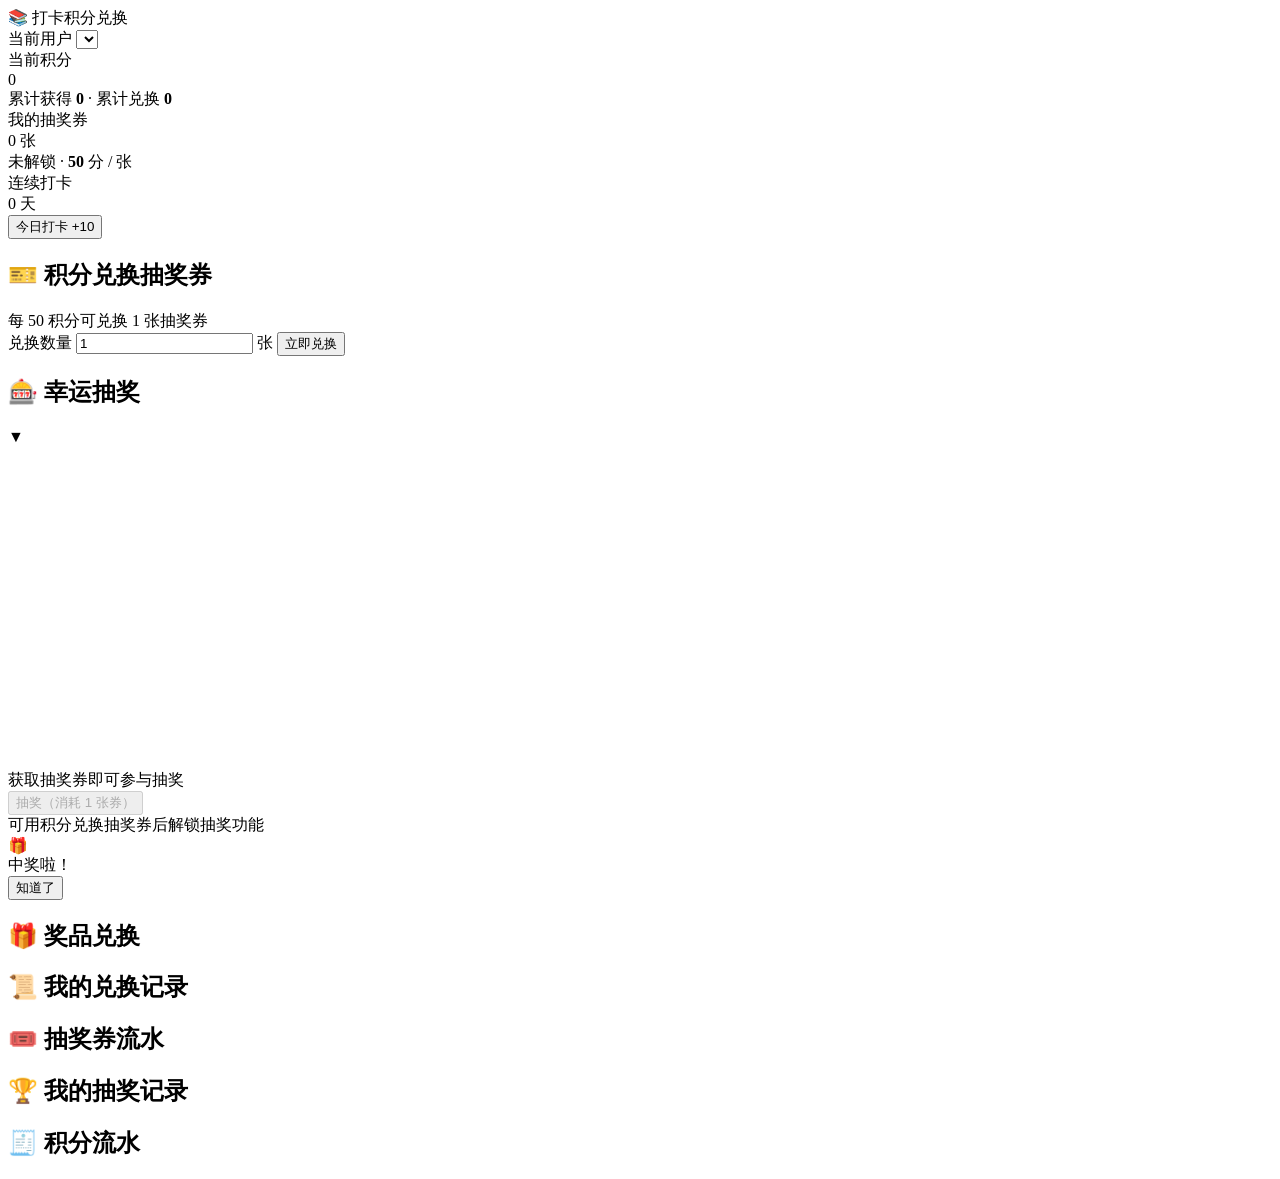
==== points-system/frontend/index.html @ 2f17a48f "security: 清除全站明文账号密码，改用环境变量和随机生成机制 - 前端登录页移除明文默认账号提示 - seed.py 改用 ADMIN_INIT_PASSWORD 环境变量或自动生成随机密码 " ====
<!DOCTYPE html>
<html lang="zh-CN">
<head>
  <meta charset="UTF-8" />
  <meta name="viewport" content="width=device-width, initial-scale=1.0" />
  <title>打卡积分兑换系统</title>
  <link rel="stylesheet" href="/styles.css" />
</head>
<body>
  <div id="app">
    <header class="topbar">
      <div class="brand">📚 打卡积分兑换</div>
      <div class="user-switch">
        <label for="userSelect">当前用户</label>
        <select id="userSelect"></select>
      </div>
    </header>

    <section class="cards">
      <div class="card balance-card">
        <div class="label">当前积分</div>
        <div class="value" id="balance">0</div>
        <div class="sub">累计获得 <b id="earned">0</b> · 累计兑换 <b id="spent">0</b></div>
      </div>
      <div class="card ticket-card">
        <div class="label">我的抽奖券</div>
        <div class="value"><span id="tickets">0</span> <span class="unit">张</span></div>
        <div class="sub">
          <span class="status-pill" id="lotteryStatus">未解锁</span>
          <span class="muted">· <b id="pointsPerTicket">50</b> 分 / 张</span>
        </div>
      </div>
      <div class="card streak-card">
        <div class="label">连续打卡</div>
        <div class="value"><span id="streak">0</span> 天</div>
        <button id="checkinBtn" class="btn primary">今日打卡 +10</button>
        <div class="hint" id="checkinHint"></div>
      </div>
    </section>

    <section class="panel">
      <h2>🎫 积分兑换抽奖券</h2>
      <div class="convert-box">
        <div class="convert-rate" id="convertRate">每 50 积分可兑换 1 张抽奖券</div>
        <div class="convert-row">
          <label for="convertQty">兑换数量</label>
          <input id="convertQty" type="number" min="1" value="1" />
          <span class="muted">张</span>
          <button id="convertBtn" class="btn primary">立即兑换</button>
        </div>
        <div class="hint" id="convertHint"></div>
      </div>
    </section>

    <section class="panel">
      <h2>🎰 幸运抽奖</h2>
      <div class="wheel-wrap">
        <div class="wheel-container">
          <!-- 固定指针（12 点方向） -->
          <div class="pointer">▼</div>
          <!-- 转盘 Canvas -->
          <canvas id="wheelCanvas" width="320" height="320"></canvas>
        </div>
        <div class="wheel-controls">
          <div class="lottery-state" id="lotteryState">获取抽奖券即可参与抽奖</div>
          <button id="drawBtn" class="btn draw" disabled>抽奖（消耗 1 张券）</button>
          <div class="hint" id="drawHint">可用积分兑换抽奖券后解锁抽奖功能</div>
        </div>
      </div>
      <!-- 中奖结果弹窗 -->
      <div id="resultModal" class="result-modal hidden">
        <div class="result-content">
          <div class="result-icon" id="resultIcon">🎁</div>
          <div class="result-title" id="resultTitle">中奖啦！</div>
          <div class="result-prize" id="resultPrize"></div>
          <button class="btn primary" id="resultClose">知道了</button>
        </div>
      </div>
    </section>

    <section class="panel">
      <h2>🎁 奖品兑换</h2>
      <div id="prizeList" class="prize-grid"></div>
    </section>

    <section class="panel">
      <h2>📜 我的兑换记录</h2>
      <div id="redemptionList" class="record-list"></div>
    </section>

    <section class="panel">
      <h2>🎟️ 抽奖券流水</h2>
      <div id="ticketLedgerList" class="record-list"></div>
    </section>

    <section class="panel">
      <h2>🏆 我的抽奖记录</h2>
      <div id="drawList" class="record-list"></div>
    </section>

    <section class="panel">
      <h2>🧾 积分流水</h2>
      <div id="ledgerList" class="record-list"></div>
    </section>
  </div>

  <div id="toast" class="toast"></div>
  <script src="/app.js"></script>
</body>
</html>
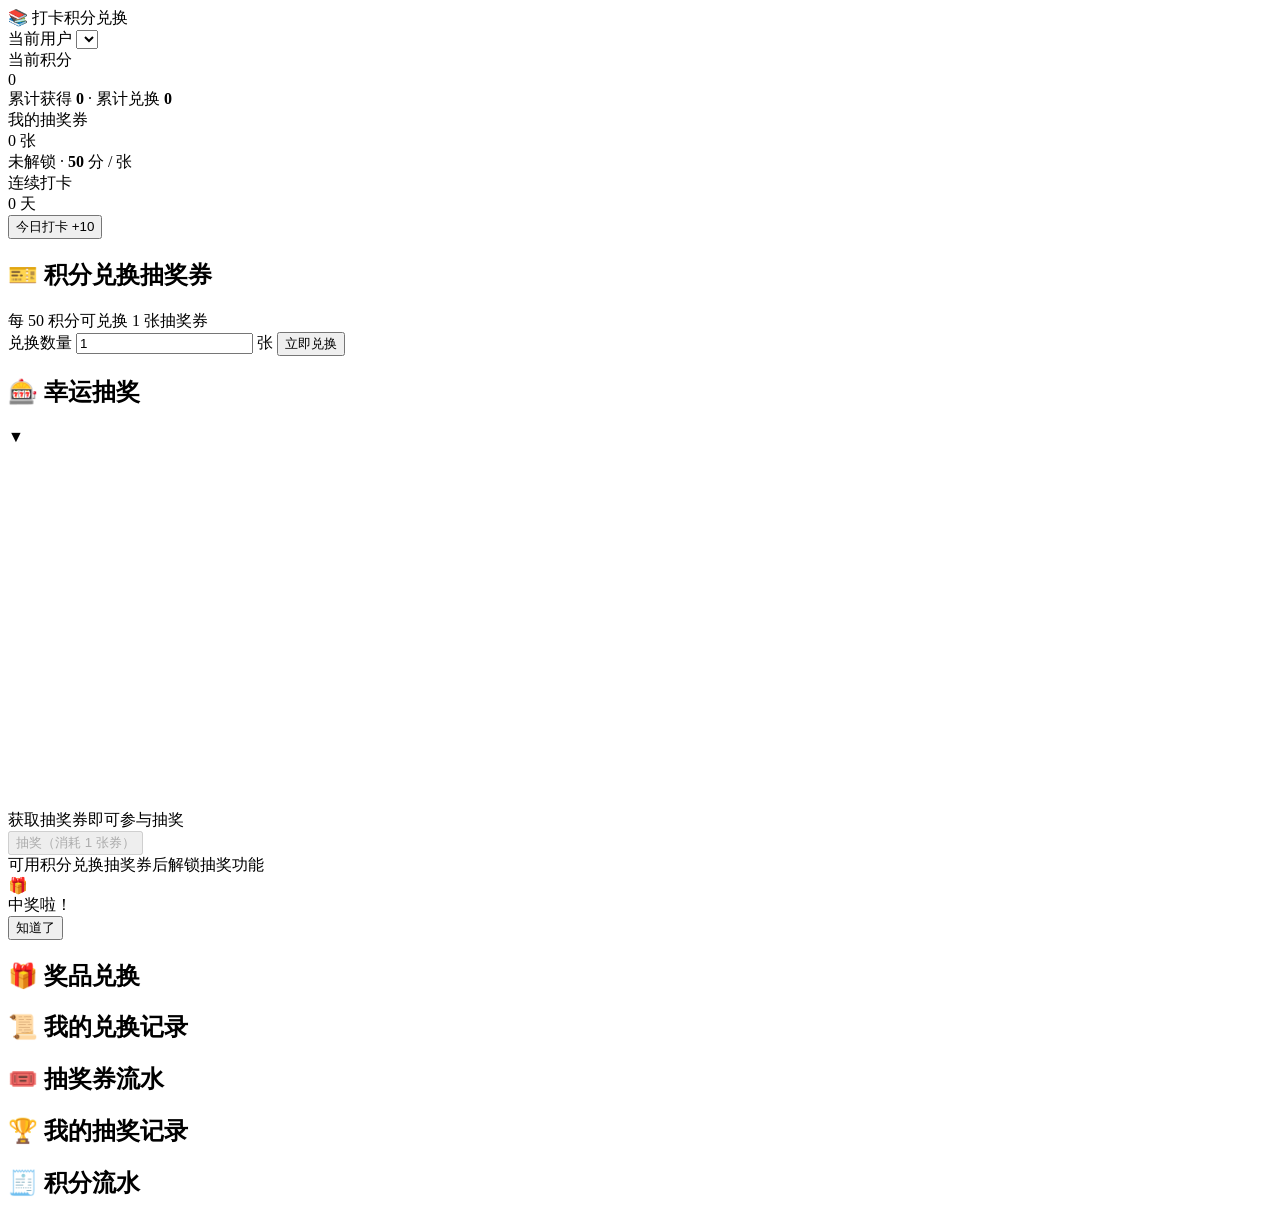
==== commit 2c382832: "feat: 转盘抽奖改造 + 打卡照片上传修复 + 前端子路径部署适配 - points-system: 转盘抽奖机制改造   - 后端新增 _build_wheel_sectors()，每次抽奖生成" ====
--- a/points-system/frontend/index.html
+++ b/points-system/frontend/index.html
@@ -59,7 +59,7 @@
           <!-- 固定指针（12 点方向） -->
           <div class="pointer">▼</div>
           <!-- 转盘 Canvas -->
-          <canvas id="wheelCanvas" width="320" height="320"></canvas>
+          <canvas id="wheelCanvas" width="360" height="360"></canvas>
         </div>
         <div class="wheel-controls">
           <div class="lottery-state" id="lotteryState">获取抽奖券即可参与抽奖</div>
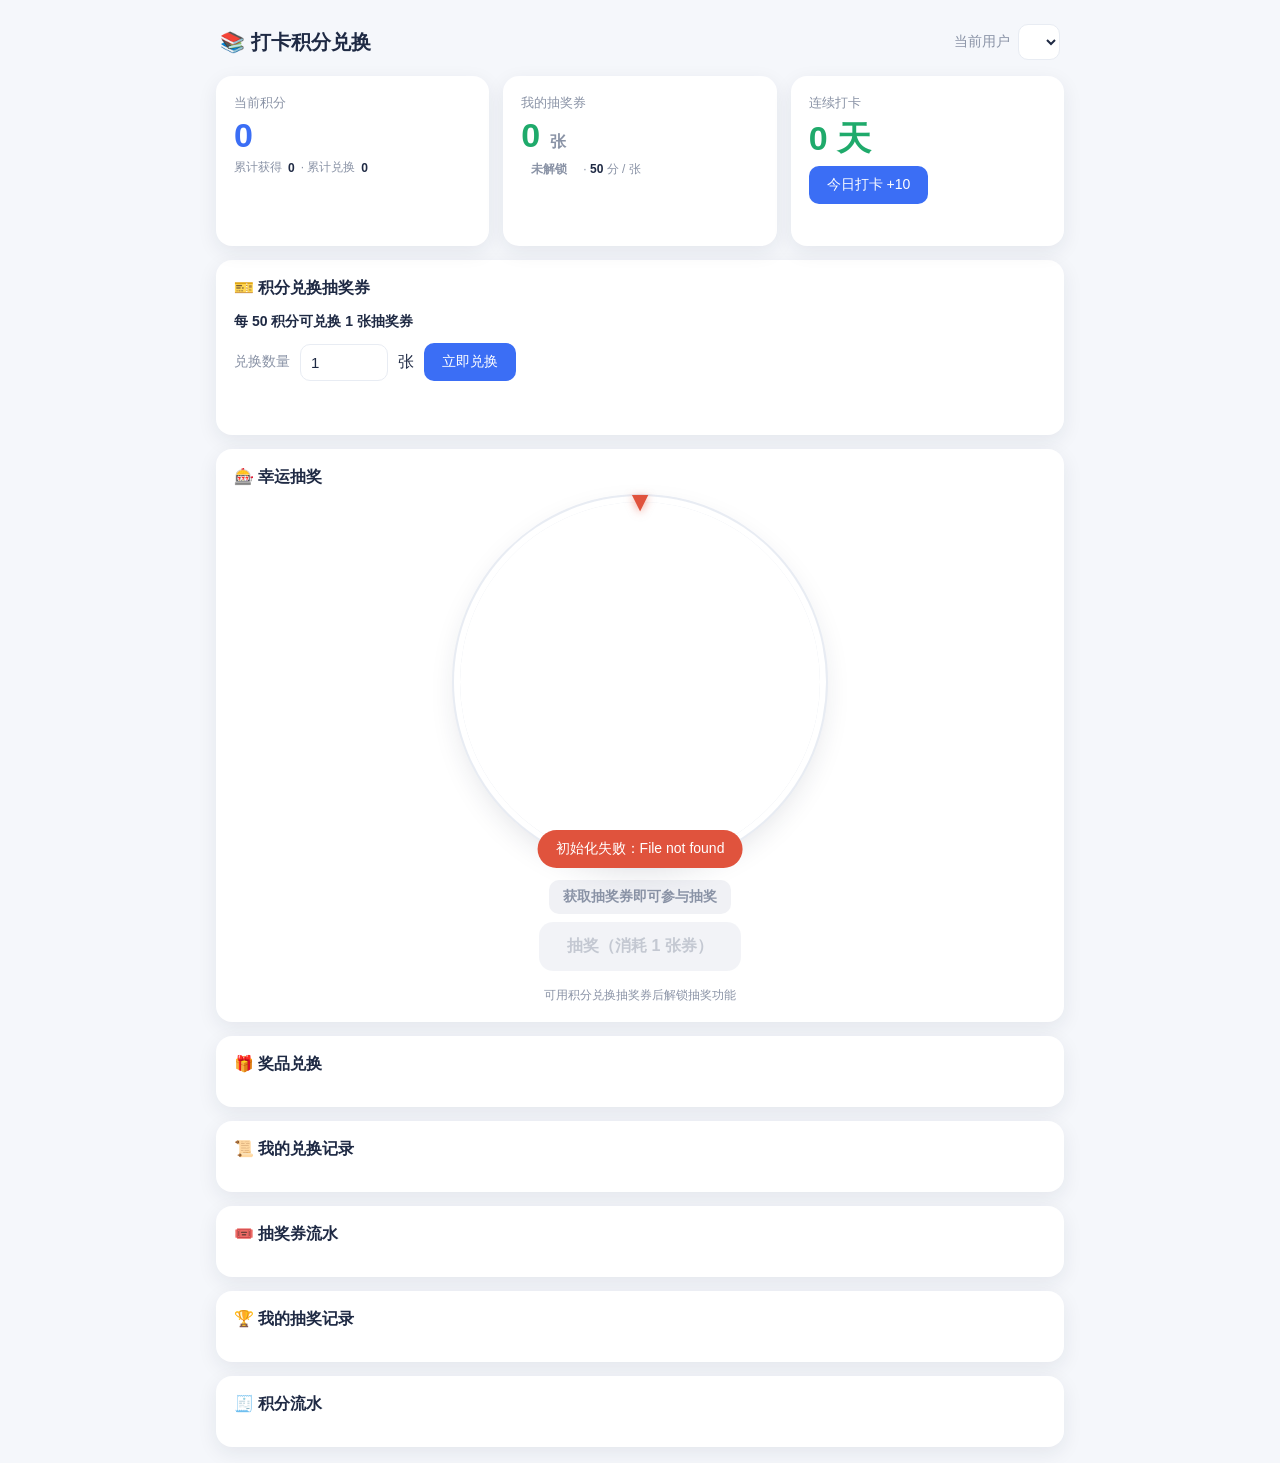
==== commit 1fa6c882: "chore: 全库安全清理与功能更新 安全清理： - deploy.sh 生产部署参数全面环境变量化（DEPLOY_SSH_HOST/USER/PORT/APP_PORT/ALLOWED_ORIGIN" ====
--- a/points-system/frontend/index.html
+++ b/points-system/frontend/index.html
@@ -4,7 +4,7 @@
   <meta charset="UTF-8" />
   <meta name="viewport" content="width=device-width, initial-scale=1.0" />
   <title>打卡积分兑换系统</title>
-  <link rel="stylesheet" href="/styles.css" />
+  <link rel="stylesheet" href="./styles.css" />
 </head>
 <body>
   <div id="app">
@@ -105,6 +105,6 @@
   </div>
 
   <div id="toast" class="toast"></div>
-  <script src="/app.js"></script>
+  <script src="./app.js"></script>
 </body>
 </html>
--- a/points-system/frontend/styles.css
+++ b/points-system/frontend/styles.css
@@ -0,0 +1,211 @@
+:root {
+  --bg: #f5f7fb;
+  --card: #ffffff;
+  --ink: #1f2a44;
+  --muted: #8a93a6;
+  --primary: #3b6ef5;
+  --primary-d: #2f59c9;
+  --green: #1faa6b;
+  --red: #e0533d;
+  --line: #e8ecf3;
+  --shadow: 0 6px 20px rgba(31, 42, 68, 0.08);
+}
+
+* { box-sizing: border-box; }
+
+body {
+  margin: 0;
+  font-family: -apple-system, BlinkMacSystemFont, "Segoe UI", "PingFang SC", "Microsoft YaHei", sans-serif;
+  background: var(--bg);
+  color: var(--ink);
+}
+
+#app {
+  max-width: 880px;
+  margin: 0 auto;
+  padding: 16px;
+}
+
+.topbar {
+  display: flex;
+  align-items: center;
+  justify-content: space-between;
+  padding: 8px 4px 16px;
+}
+.brand { font-size: 20px; font-weight: 700; }
+.user-switch { display: flex; align-items: center; gap: 8px; font-size: 14px; color: var(--muted); }
+.user-switch select {
+  padding: 8px 10px; border: 1px solid var(--line); border-radius: 10px;
+  background: #fff; font-size: 14px; color: var(--ink);
+}
+
+.cards { display: grid; grid-template-columns: 1fr 1fr 1fr; gap: 14px; }
+.card {
+  background: var(--card); border-radius: 16px; padding: 18px;
+  box-shadow: var(--shadow);
+}
+.card .label { font-size: 13px; color: var(--muted); }
+.card .value { font-size: 34px; font-weight: 800; margin: 4px 0; }
+.card .value .unit { font-size: 16px; font-weight: 600; color: var(--muted); }
+.balance-card .value { color: var(--primary); }
+.ticket-card .value { color: var(--green); }
+.streak-card .value { color: var(--green); }
+.card .sub { font-size: 12px; color: var(--muted); display: flex; align-items: center; gap: 6px; }
+.card .sub b { color: var(--ink); }
+
+.status-pill {
+  display: inline-block; padding: 2px 10px; border-radius: 999px;
+  font-size: 12px; font-weight: 700;
+}
+.status-pill.unlocked { background: #e6f7ef; color: var(--green); }
+.status-pill.locked { background: #f0f1f5; color: var(--muted); }
+
+
+.btn {
+  border: none; border-radius: 10px; padding: 10px 16px; font-size: 14px;
+  cursor: pointer; background: #eef1f7; color: var(--ink); transition: .15s;
+}
+.btn:disabled { opacity: .5; cursor: not-allowed; }
+.btn.primary { background: var(--primary); color: #fff; width: 100%; margin-top: 10px; }
+.btn.primary:hover:not(:disabled) { background: var(--primary-d); }
+.hint { font-size: 12px; color: var(--muted); margin-top: 8px; min-height: 16px; }
+
+.convert-box { display: flex; flex-direction: column; gap: 12px; }
+.convert-rate { font-size: 14px; color: var(--ink); font-weight: 600; }
+.convert-row { display: flex; align-items: center; gap: 10px; flex-wrap: wrap; }
+.convert-row label { font-size: 14px; color: var(--muted); }
+.convert-row input[type="number"] {
+  width: 88px; padding: 9px 10px; border: 1px solid var(--line);
+  border-radius: 10px; font-size: 15px; color: var(--ink);
+}
+.btn.primary { background: var(--primary); color: #fff; padding: 10px 18px; width: auto; margin-top: 0; }
+.btn.primary:hover:not(:disabled) { background: var(--primary-d); }
+
+/* ===== 转盘抽奖 ===== */
+.wheel-wrap {
+  display: flex;
+  flex-direction: column;
+  align-items: center;
+  gap: 18px;
+}
+.wheel-container {
+  position: relative;
+  width: 360px;
+  height: 360px;
+  flex-shrink: 0;
+}
+#wheelCanvas {
+  display: block;
+  width: 100%;
+  height: 100%;
+  border-radius: 50%;
+  box-shadow:
+    0 0 0 6px #fff,
+    0 0 0 8px var(--line),
+    0 10px 30px rgba(31, 42, 68, 0.15);
+  transition: transform 5s cubic-bezier(0.17, 0.67, 0.12, 0.99);
+}
+#wheelCanvas.spinning {
+  transition: transform 6s cubic-bezier(0.17, 0.67, 0.12, 0.99);
+}
+.pointer {
+  position: absolute;
+  top: -14px;
+  left: 50%;
+  transform: translateX(-50%);
+  z-index: 3;
+  font-size: 28px;
+  color: var(--red);
+  filter: drop-shadow(0 2px 4px rgba(224, 83, 61, 0.5));
+  line-height: 1;
+  pointer-events: none;
+}
+.wheel-controls {
+  text-align: center;
+  display: flex;
+  flex-direction: column;
+  align-items: center;
+  gap: 8px;
+}
+
+/* 中奖结果弹窗 */
+.result-modal {
+  position: fixed; inset: 0;
+  background: rgba(0,0,0,.45);
+  z-index: 100;
+  display: flex; align-items: center; justify-content: center;
+  opacity: 1; transition: opacity .3s;
+}
+.result-modal.hidden { opacity: 0; pointer-events: none; }
+.result-content {
+  background: #fff; border-radius: 20px; padding: 36px 28px 28px;
+  text-align: center; min-width: 260px;
+  box-shadow: 0 20px 60px rgba(31,42,68,.25);
+  animation: popIn .35s ease-out;
+}
+@keyframes popIn {
+  from { transform: scale(.7); opacity: 0; }
+  to   { transform: scale(1);   opacity: 1; }
+}
+.result-icon { font-size: 56px; margin-bottom: 10px; }
+.result-title { font-size: 20px; font-weight: 800; margin-bottom: 6px; }
+.result-prize { font-size: 16px; color: var(--muted); margin-bottom: 20px; }
+.result-content .btn.primary { min-width: 140px; }
+
+.lottery-box { display: flex; flex-direction: column; gap: 12px; align-items: flex-start; }
+.lottery-state {
+  font-size: 14px; font-weight: 600; padding: 8px 14px; border-radius: 10px;
+  background: #f0f1f5; color: var(--muted);
+}
+.lottery-state.unlocked { background: #fff4e0; color: #c8821a; }
+.btn.draw {
+  background: linear-gradient(135deg, #ff8a3d, #ff5e7e); color: #fff;
+  font-size: 16px; font-weight: 700; padding: 14px 28px; border-radius: 14px;
+  box-shadow: 0 8px 20px rgba(255, 94, 126, 0.3);
+}
+.btn.draw:hover:not(:disabled) { filter: brightness(1.05); }
+.btn.draw:disabled { background: #e6e9f0; color: var(--muted); box-shadow: none; }
+
+
+.panel {
+  background: var(--card); border-radius: 16px; padding: 18px;
+  box-shadow: var(--shadow); margin-top: 14px;
+}
+.panel h2 { font-size: 16px; margin: 0 0 14px; }
+
+.prize-grid { display: grid; grid-template-columns: repeat(auto-fill, minmax(180px, 1fr)); gap: 12px; }
+.prize {
+  border: 1px solid var(--line); border-radius: 12px; padding: 14px;
+  display: flex; flex-direction: column; gap: 6px;
+}
+.prize.disabled { opacity: .65; }
+.prize-name { font-weight: 700; font-size: 15px; }
+.prize-desc { font-size: 12px; color: var(--muted); min-height: 32px; }
+.prize-meta { display: flex; justify-content: space-between; font-size: 13px; }
+.prize-meta .cost { color: var(--primary); font-weight: 700; }
+.prize-meta .stock { color: var(--muted); }
+.prize .btn { margin-top: auto; }
+
+.record-list { display: flex; flex-direction: column; gap: 8px; }
+.row {
+  display: flex; align-items: center; gap: 10px; font-size: 14px;
+  padding: 10px 12px; border: 1px solid var(--line); border-radius: 10px;
+}
+.row .muted { color: var(--muted); }
+.row .tag { font-size: 12px; padding: 2px 8px; border-radius: 999px; font-weight: 700; }
+.row .tag.earn { background: #e6f7ef; color: var(--green); }
+.row .tag.spend { background: #fdecea; color: var(--red); }
+.row .grow { flex: 1; }
+.empty { color: var(--muted); font-size: 14px; padding: 10px 2px; }
+
+.toast {
+  position: fixed; left: 50%; bottom: 32px; transform: translateX(-50%) translateY(20px);
+  background: var(--ink); color: #fff; padding: 10px 18px; border-radius: 999px;
+  font-size: 14px; opacity: 0; pointer-events: none; transition: .25s;
+}
+.toast.show { opacity: 1; transform: translateX(-50%) translateY(0); }
+.toast.err { background: var(--red); }
+
+@media (max-width: 560px) {
+  .cards { grid-template-columns: 1fr; }
+}
